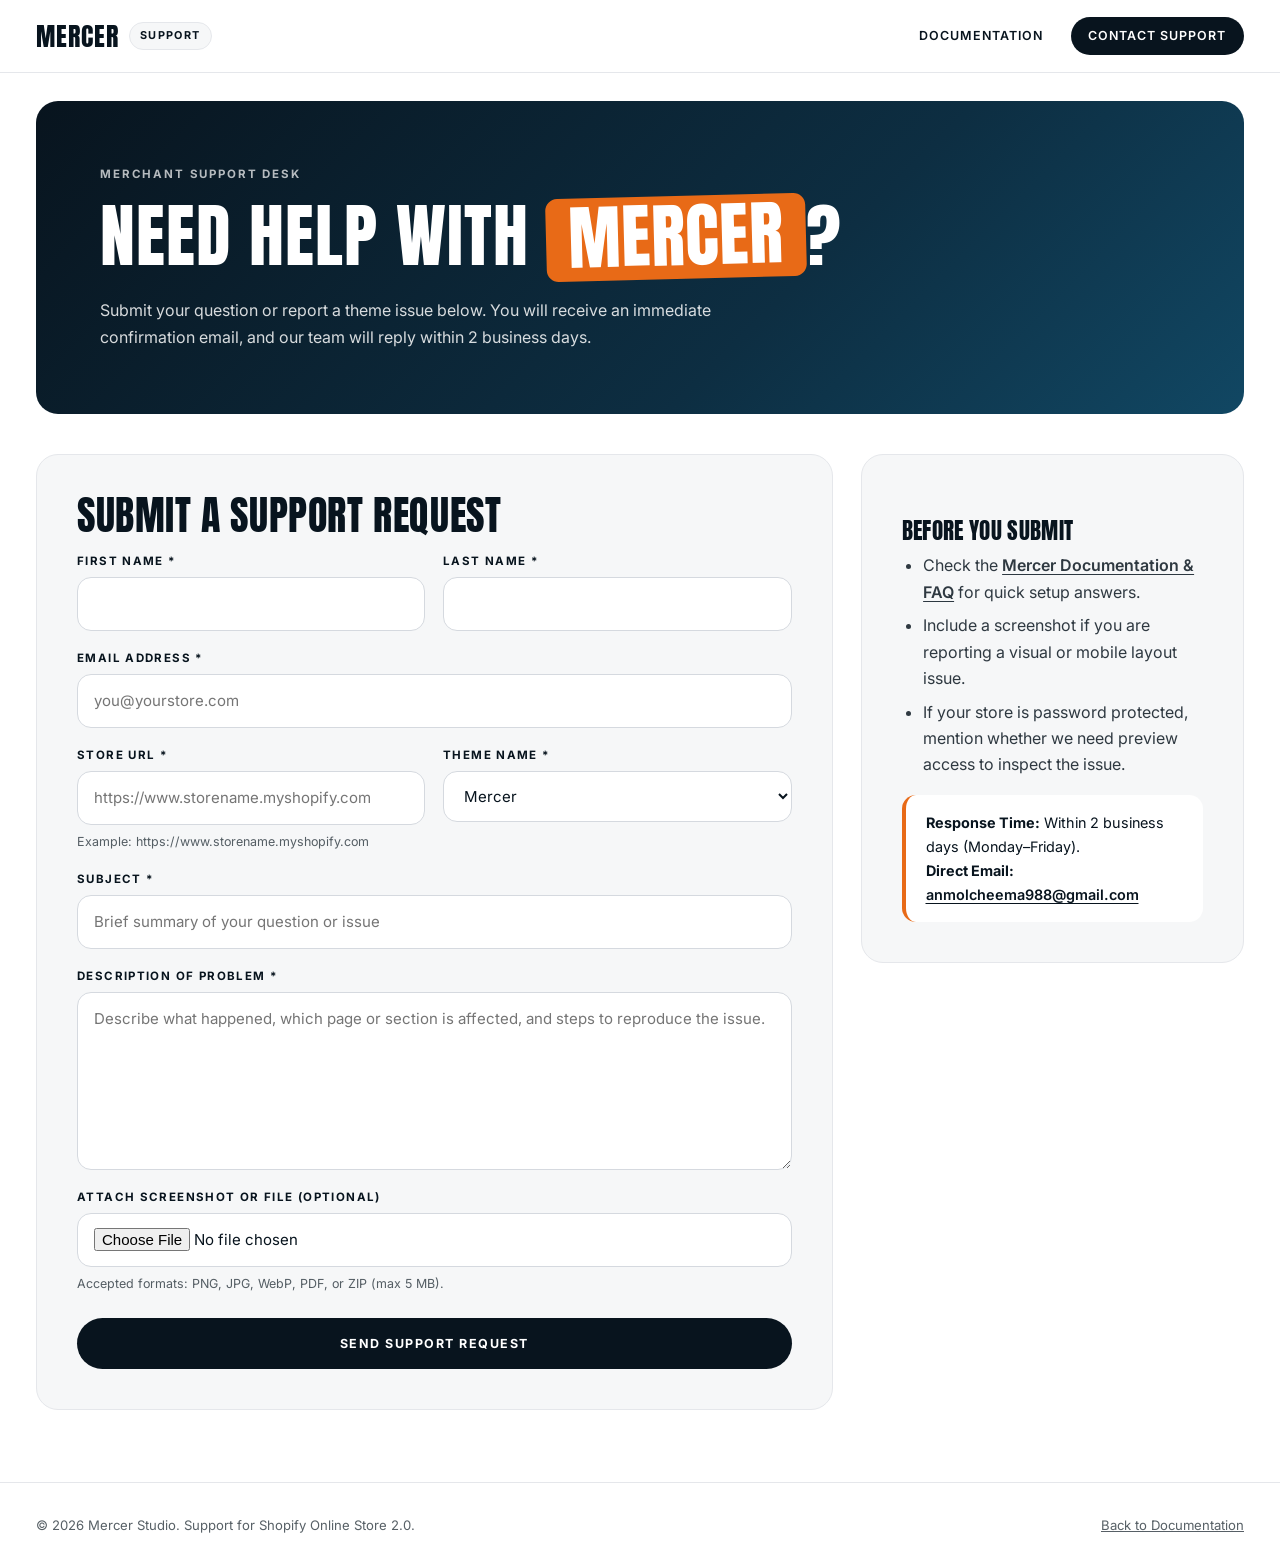
==== support.html @ 9ce27544 "Add files via upload" ====
<!doctype html>
<html lang="en">
  <head>
    <meta charset="utf-8">
    <meta name="viewport" content="width=device-width, initial-scale=1">
    <title>Mercer Theme Support — Contact Form</title>
    <meta name="description" content="Submit a support request for the Mercer Shopify theme. Our team responds within 2 business days.">
    <link rel="preconnect" href="https://fonts.googleapis.com">
    <link rel="preconnect" href="https://fonts.gstatic.com" crossorigin>
    <link href="https://fonts.googleapis.com/css2?family=Anton&family=Inter:wght@400;500;600;700&display=swap" rel="stylesheet">
    <link rel="stylesheet" href="styles.css">
  </head>
  <body>
    <header class="site-header">
      <div class="container site-header__inner">
        <a href="./" class="brand">
          <span>MERCER</span>
          <span class="brand__tag">Support</span>
        </a>
        <nav class="site-nav" aria-label="Primary">
          <a href="./" class="nav-link">Documentation</a>
          <a href="support.html" class="nav-link nav-link--primary">Contact Support</a>
        </nav>
      </div>
    </header>

    <main class="container">
      <section class="hero">
        <p class="hero__eyebrow">Merchant Support Desk</p>
        <h1 class="hero__title">Need Help With <span class="sticker">Mercer</span>?</h1>
        <p class="hero__lead">
          Submit your question or report a theme issue below. You will receive an immediate confirmation email, and our team will reply within 2 business days.
        </p>
      </section>

      <div class="support-grid">
        <section class="card" aria-labelledby="support-form-heading">
          <h2 id="support-form-heading">Submit a Support Request</h2>

          <div id="StatusSuccess" class="status-banner" role="status" hidden>
            Thank you. Your support request has been received and a confirmation email has been sent to your inbox. We will reply within 2 business days.
          </div>

          <form
            id="MercerSupportForm"
            action="https://formsubmit.co/anmolcheema988@gmail.com"
            method="POST"
            enctype="multipart/form-data"
            class="form-grid"
          >
            <input type="hidden" name="_subject" id="HiddenSubject" value="[Mercer Theme Support] New Support Request">
            <input type="hidden" name="_template" value="table">
            <input type="hidden" name="_autoresponse" value="Thank you for contacting Mercer Theme Support. We have received your request and will reply within 2 business days. Before making any code changes, we recommend duplicating your theme in Shopify Admin.">
            <input type="hidden" name="_next" id="HiddenNext" value="https://anmolcheema836.github.io/mercer-docs/support.html?sent=1">
            <input type="text" name="_honey" style="display:none" tabindex="-1" autocomplete="off">

            <div class="form-grid form-grid--two">
              <div class="field">
                <label for="FirstName">First Name *</label>
                <input id="FirstName" name="First Name" type="text" autocomplete="given-name" required>
              </div>
              <div class="field">
                <label for="LastName">Last Name *</label>
                <input id="LastName" name="Last Name" type="text" autocomplete="family-name" required>
              </div>
            </div>

            <div class="field">
              <label for="Email">Email Address *</label>
              <input id="Email" name="email" type="email" autocomplete="email" placeholder="you@yourstore.com" required>
            </div>

            <div class="form-grid form-grid--two">
              <div class="field">
                <label for="StoreUrl">Store URL *</label>
                <input id="StoreUrl" name="Store URL" type="url" placeholder="https://www.storename.myshopify.com" required>
                <span class="field__hint">Example: https://www.storename.myshopify.com</span>
              </div>
              <div class="field">
                <label for="ThemeName">Theme Name *</label>
                <select id="ThemeName" name="Theme Name" required>
                  <option value="Mercer" selected>Mercer</option>
                  <option value="Mercer Noir">Mercer Noir (Preset)</option>
                </select>
              </div>
            </div>

            <div class="field">
              <label for="SubjectInput">Subject *</label>
              <input id="SubjectInput" name="Subject" type="text" placeholder="Brief summary of your question or issue" required>
            </div>

            <div class="field">
              <label for="ProblemDescription">Description of Problem *</label>
              <textarea id="ProblemDescription" name="Description of Problem" rows="6" placeholder="Describe what happened, which page or section is affected, and steps to reproduce the issue." required></textarea>
            </div>

            <div class="field">
              <label for="Attachment">Attach Screenshot or File (Optional)</label>
              <input id="Attachment" name="attachment" type="file" accept="image/png,image/jpeg,image/webp,application/pdf,.zip">
              <span class="field__hint">Accepted formats: PNG, JPG, WebP, PDF, or ZIP (max 5 MB).</span>
            </div>

            <div style="margin-top:0.4rem;">
              <button type="submit" class="btn btn--full">Send Support Request</button>
            </div>
          </form>
        </section>

        <aside class="card">
          <h3>Before You Submit</h3>
          <ul>
            <li>Check the <a href="./#faq">Mercer Documentation &amp; FAQ</a> for quick setup answers.</li>
            <li>Include a screenshot if you are reporting a visual or mobile layout issue.</li>
            <li>If your store is password protected, mention whether we need preview access to inspect the issue.</li>
          </ul>
          <div class="callout">
            <strong>Response Time:</strong> Within 2 business days (Monday–Friday).<br>
            <strong>Direct Email:</strong> <a href="mailto:anmolcheema988@gmail.com">anmolcheema988@gmail.com</a>
          </div>
        </aside>
      </div>
    </main>

    <footer class="site-footer">
      <div class="container site-footer__inner">
        <span>&copy; 2026 Mercer Studio. Support for Shopify Online Store 2.0.</span>
        <span><a href="./">Back to Documentation</a></span>
      </div>
    </footer>

    <script>
      (function () {
        var params = new URLSearchParams(window.location.search);
        if (params.get('sent') === '1') {
          var banner = document.getElementById('StatusSuccess');
          if (banner) banner.hidden = false;
        }

        var form = document.getElementById('MercerSupportForm');
        var subjectInput = document.getElementById('SubjectInput');
        var hiddenSubject = document.getElementById('HiddenSubject');
        var themeSelect = document.getElementById('ThemeName');

        if (form && subjectInput && hiddenSubject) {
          form.addEventListener('submit', function () {
            var theme = themeSelect ? themeSelect.value : 'Mercer';
            var raw = subjectInput.value.trim() || 'Support Request';
            hiddenSubject.value = '[' + theme + ' Support] ' + raw;
          });
        }
      })();
    </script>
  </body>
</html>
---- styles.css ----
:root {
  --mercer-obsidian: #08141E;
  --mercer-orange: #E86A17;
  --mercer-surface: #F6F7F8;
  --mercer-border: #E5E7EB;
  --mercer-muted: rgba(8, 20, 30, 0.68);
  --mercer-radius: 22px;
  --font-heading: 'Anton', Impact, sans-serif;
  --font-body: 'Inter', -apple-system, BlinkMacSystemFont, sans-serif;
}

*, *::before, *::after {
  box-sizing: border-box;
}

html {
  scroll-behavior: smooth;
  font-size: 16px;
}

body {
  margin: 0;
  font-family: var(--font-body);
  color: var(--mercer-obsidian);
  background-color: #FFFFFF;
  line-height: 1.65;
  -webkit-font-smoothing: antialiased;
}

a {
  color: inherit;
}

h1, h2, h3, h4 {
  font-family: var(--font-heading);
  font-weight: 400;
  text-transform: uppercase;
  letter-spacing: 0.015em;
  line-height: 1.02;
  margin: 0;
}

h1 { font-size: clamp(2.5rem, 5.5vw, 4.5rem); }
h2 { font-size: clamp(1.75rem, 3.2vw, 2.5rem); margin-bottom: 1rem; }
h3 { font-size: clamp(1.2rem, 1.8vw, 1.5rem); margin: 1.5rem 0 0.6rem; }

.container {
  width: 100%;
  max-width: 1280px;
  margin-inline: auto;
  padding-inline: clamp(1rem, 3vw, 2.25rem);
}

/* Header */
.site-header {
  position: sticky;
  top: 0;
  z-index: 50;
  background: rgba(255, 255, 255, 0.96);
  backdrop-filter: blur(10px);
  border-bottom: 1px solid var(--mercer-border);
}

.site-header__inner {
  display: flex;
  align-items: center;
  justify-content: space-between;
  min-height: 4.5rem;
  gap: 1rem;
}

.brand {
  display: inline-flex;
  align-items: center;
  gap: 0.6rem;
  text-decoration: none;
  font-family: var(--font-heading);
  font-size: 1.6rem;
  letter-spacing: 0.04em;
}

.brand__tag {
  font-family: var(--font-body);
  font-size: 0.68rem;
  font-weight: 700;
  letter-spacing: 0.12em;
  text-transform: uppercase;
  padding: 0.25rem 0.65rem;
  border-radius: 999px;
  background: var(--mercer-surface);
  border: 1px solid var(--mercer-border);
}

.site-nav {
  display: flex;
  align-items: center;
  gap: 0.65rem;
}

.nav-link {
  text-decoration: none;
  font-size: 0.78rem;
  font-weight: 600;
  letter-spacing: 0.08em;
  text-transform: uppercase;
  padding: 0.55rem 1.1rem;
  border-radius: 999px;
  transition: background-color 180ms ease, color 180ms ease;
}

.nav-link:hover {
  background-color: var(--mercer-surface);
}

.nav-link--primary {
  background-color: var(--mercer-obsidian);
  color: #FFFFFF;
}

.nav-link--primary:hover {
  background-color: var(--mercer-orange);
  color: #FFFFFF;
}

/* Hero Banner */
.hero {
  margin-block: 1.75rem 2.5rem;
  border-radius: var(--mercer-radius);
  background: linear-gradient(135deg, #08141E 0%, #0D2E42 62%, #114763 100%);
  color: #FFFFFF;
  padding: clamp(2rem, 5vw, 4rem);
}

.hero__eyebrow {
  font-size: 0.72rem;
  font-weight: 700;
  letter-spacing: 0.16em;
  text-transform: uppercase;
  color: rgba(255, 255, 255, 0.7);
  margin: 0 0 0.75rem;
}

.hero__title {
  color: #FFFFFF;
}

.sticker {
  display: inline-block;
  padding: 0.06em 0.32em 0.1em;
  border-radius: 12px;
  background-color: var(--mercer-orange);
  color: #FFFFFF;
  transform: rotate(-1.5deg);
}

.hero__lead {
  max-width: 42rem;
  margin: 1.15rem 0 0;
  font-size: 1rem;
  color: rgba(255, 255, 255, 0.84);
}

/* Docs Layout */
.docs-layout {
  display: grid;
  grid-template-columns: 1fr;
  gap: 2.25rem;
  align-items: start;
  padding-bottom: 4.5rem;
}

@media (min-width: 960px) {
  .docs-layout {
    grid-template-columns: 260px minmax(0, 1fr);
    gap: 3rem;
  }
}

.sidebar {
  border-radius: var(--mercer-radius);
  background: var(--mercer-surface);
  border: 1px solid var(--mercer-border);
  padding: 1.35rem;
}

@media (min-width: 960px) {
  .sidebar {
    position: sticky;
    top: 5.75rem;
  }
}

.sidebar__title {
  font-family: var(--font-body);
  font-size: 0.7rem;
  font-weight: 700;
  letter-spacing: 0.15em;
  text-transform: uppercase;
  color: var(--mercer-muted);
  margin: 0 0 0.9rem;
}

.sidebar__list {
  list-style: none;
  margin: 0;
  padding: 0;
  display: flex;
  flex-direction: column;
  gap: 0.35rem;
}

.sidebar__link {
  display: block;
  text-decoration: none;
  font-size: 0.88rem;
  font-weight: 500;
  padding: 0.45rem 0.75rem;
  border-radius: 10px;
  color: var(--mercer-obsidian);
  transition: background-color 160ms ease, color 160ms ease;
}

.sidebar__link:hover {
  background-color: #FFFFFF;
  color: var(--mercer-orange);
}

.docs-content {
  display: flex;
  flex-direction: column;
  gap: 1.75rem;
  min-width: 0;
}

.card {
  border-radius: var(--mercer-radius);
  background: var(--mercer-surface);
  border: 1px solid var(--mercer-border);
  padding: clamp(1.5rem, 3.2vw, 2.5rem);
  scroll-margin-top: 5.5rem;
}

.card p {
  margin: 0 0 0.95rem;
  color: rgba(8, 20, 30, 0.84);
}

.card p:last-child {
  margin-bottom: 0;
}

.card ul, .card ol {
  margin: 0.5rem 0 1.1rem;
  padding-left: 1.35rem;
  color: rgba(8, 20, 30, 0.84);
}

.card li {
  margin-bottom: 0.45rem;
}

.card a {
  text-decoration: underline;
  text-underline-offset: 3px;
  font-weight: 600;
}

code {
  font-family: ui-monospace, SFMono-Regular, Menlo, Consolas, monospace;
  font-size: 0.86em;
  padding: 0.15rem 0.4rem;
  border-radius: 6px;
  background: #FFFFFF;
  border: 1px solid var(--mercer-border);
}

.callout {
  margin-top: 1.1rem;
  padding: 1rem 1.25rem;
  border-radius: 14px;
  background: #FFFFFF;
  border-left: 4px solid var(--mercer-orange);
  font-size: 0.9rem;
}

.table-wrap {
  overflow-x: auto;
  margin-block: 1rem;
}

table {
  width: 100%;
  border-collapse: collapse;
  background: #FFFFFF;
  border-radius: 14px;
  overflow: hidden;
  border: 1px solid var(--mercer-border);
  font-size: 0.9rem;
}

th, td {
  padding: 0.75rem 1rem;
  text-align: left;
  border-bottom: 1px solid var(--mercer-border);
}

th {
  font-size: 0.72rem;
  font-weight: 700;
  letter-spacing: 0.1em;
  text-transform: uppercase;
  background: #F9FAFB;
}

/* FAQ Accordion */
.faq-list {
  display: flex;
  flex-direction: column;
  gap: 0.7rem;
}

.faq-item {
  border-radius: 16px;
  background: #FFFFFF;
  border: 1px solid var(--mercer-border);
  padding: 1rem 1.25rem;
}

.faq-item summary {
  font-weight: 700;
  font-size: 0.95rem;
  cursor: pointer;
  list-style: none;
  display: flex;
  justify-content: space-between;
  align-items: center;
  gap: 1rem;
}

.faq-item summary::-webkit-details-marker {
  display: none;
}

.faq-item p {
  margin-top: 0.75rem;
  font-size: 0.92rem;
}

/* Support Form */
.support-grid {
  display: grid;
  grid-template-columns: 1fr;
  gap: 1.75rem;
  padding-bottom: 4.5rem;
}

@media (min-width: 900px) {
  .support-grid {
    grid-template-columns: 1.35fr 0.65fr;
    align-items: start;
  }
}

.form-grid {
  display: grid;
  grid-template-columns: 1fr;
  gap: 1.1rem;
}

@media (min-width: 640px) {
  .form-grid--two {
    grid-template-columns: repeat(2, minmax(0, 1fr));
  }
}

.field {
  display: flex;
  flex-direction: column;
  gap: 0.4rem;
}

.field label {
  font-size: 0.72rem;
  font-weight: 700;
  letter-spacing: 0.12em;
  text-transform: uppercase;
  color: var(--mercer-obsidian);
}

.field input,
.field select,
.field textarea {
  width: 100%;
  padding: 0.85rem 1rem;
  border-radius: 14px;
  border: 1.5px solid #D5D9DF;
  background: #FFFFFF;
  font: inherit;
  font-size: 0.94rem;
  color: var(--mercer-obsidian);
  transition: border-color 160ms ease, box-shadow 160ms ease;
}

.field input:focus,
.field select:focus,
.field textarea:focus {
  outline: none;
  border-color: var(--mercer-obsidian);
  box-shadow: 0 0 0 3px rgba(8, 20, 30, 0.08);
}

.field__hint {
  font-size: 0.78rem;
  color: var(--mercer-muted);
}

.btn {
  display: inline-flex;
  align-items: center;
  justify-content: center;
  gap: 0.6rem;
  min-height: 3.15rem;
  padding: 0.8rem 1.85rem;
  border-radius: 999px;
  border: 0;
  background-color: var(--mercer-obsidian);
  color: #FFFFFF;
  font-family: var(--font-body);
  font-size: 0.78rem;
  font-weight: 700;
  letter-spacing: 0.12em;
  text-transform: uppercase;
  cursor: pointer;
  text-decoration: none;
  transition: background-color 180ms ease, transform 180ms ease;
}

.btn:hover {
  background-color: var(--mercer-orange);
  transform: translateY(-1px);
}

.btn--full {
  width: 100%;
}

.status-banner {
  padding: 1rem 1.25rem;
  border-radius: 14px;
  background: rgba(22, 163, 74, 0.12);
  color: #14532D;
  font-weight: 600;
  font-size: 0.92rem;
  margin-bottom: 1.25rem;
}

.site-footer {
  border-top: 1px solid var(--mercer-border);
  padding-block: 2rem;
  font-size: 0.82rem;
  color: var(--mercer-muted);
}

.site-footer__inner {
  display: flex;
  flex-wrap: wrap;
  justify-content: space-between;
  gap: 1rem;
}
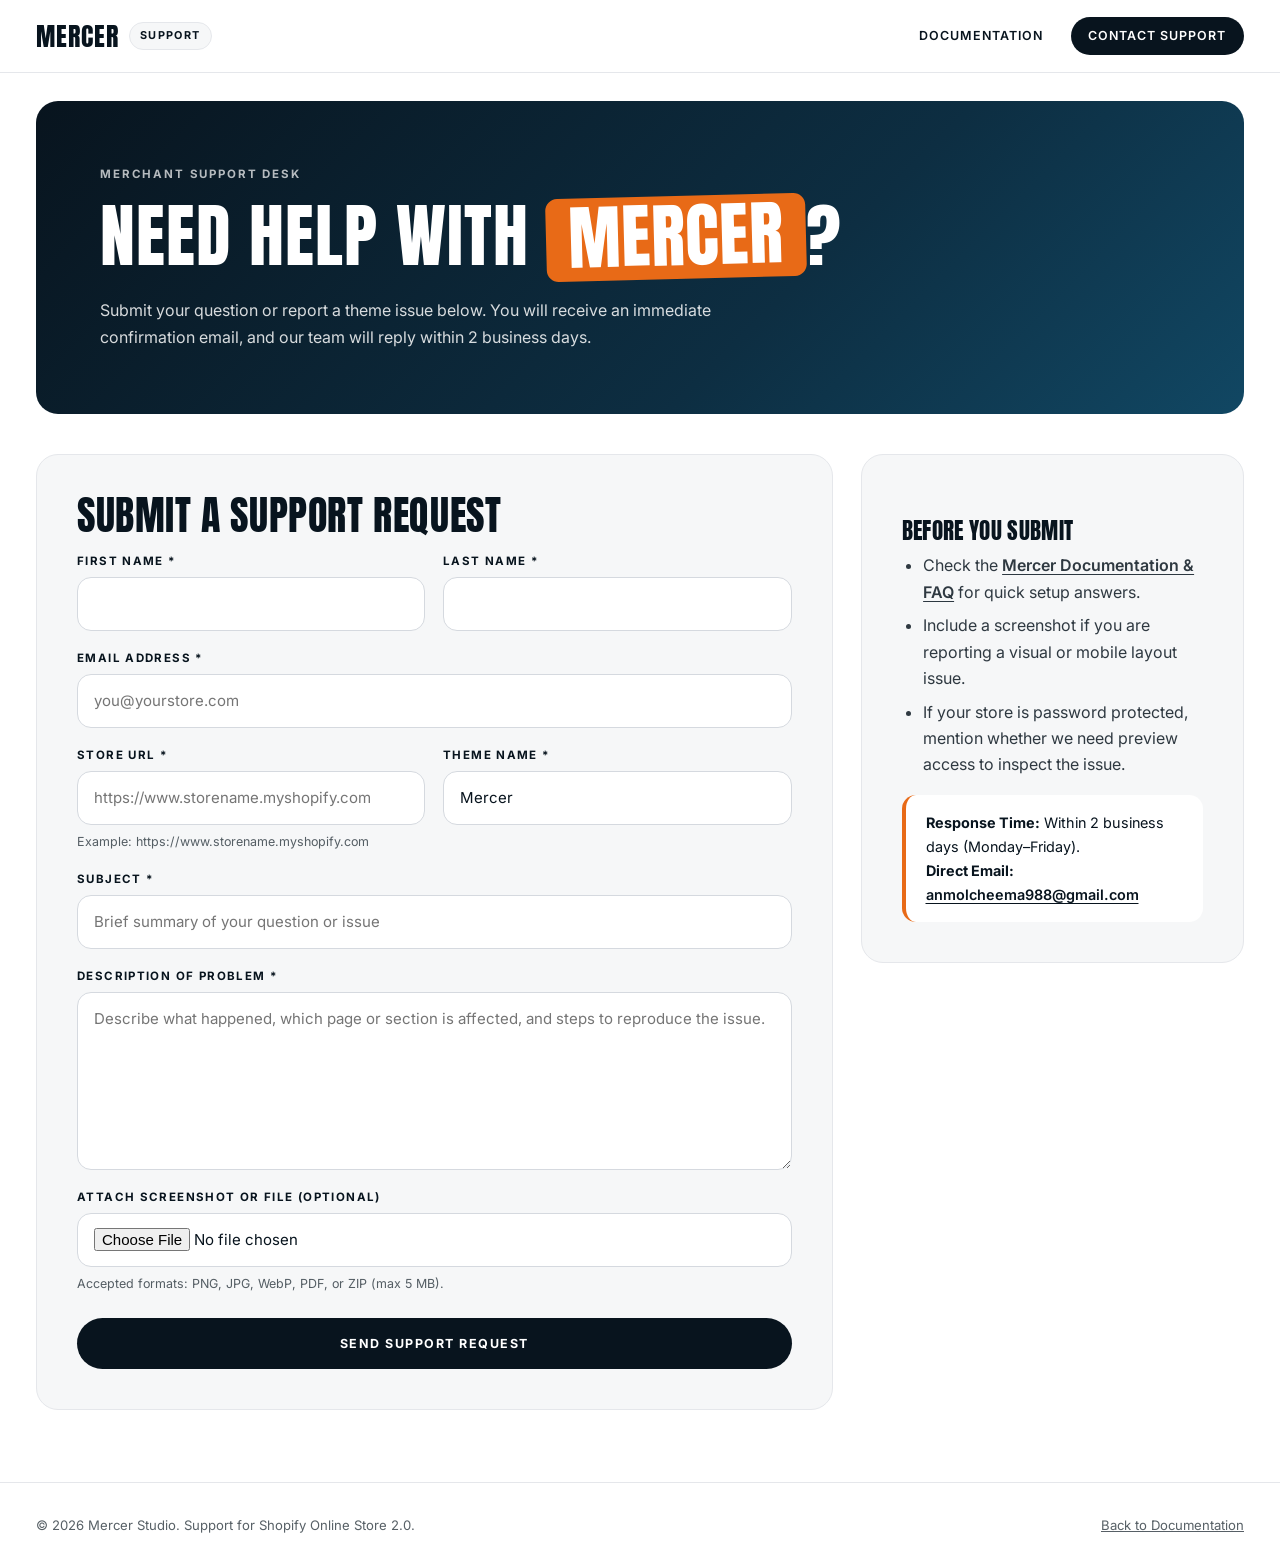
==== commit fe54c116: "Replace ThemeName select with readonly input" ====
--- a/support.html
+++ b/support.html
@@ -78,10 +78,7 @@
               </div>
               <div class="field">
                 <label for="ThemeName">Theme Name *</label>
-                <select id="ThemeName" name="Theme Name" required>
-                  <option value="Mercer" selected>Mercer</option>
-                  <option value="Mercer Noir">Mercer Noir (Preset)</option>
-                </select>
+                <input id="ThemeName" name="Theme Name" type="text" value="Mercer" readonly required>
               </div>
             </div>
 
@@ -140,16 +137,14 @@
         var form = document.getElementById('MercerSupportForm');
         var subjectInput = document.getElementById('SubjectInput');
         var hiddenSubject = document.getElementById('HiddenSubject');
-        var themeSelect = document.getElementById('ThemeName');
 
         if (form && subjectInput && hiddenSubject) {
           form.addEventListener('submit', function () {
-            var theme = themeSelect ? themeSelect.value : 'Mercer';
             var raw = subjectInput.value.trim() || 'Support Request';
-            hiddenSubject.value = '[' + theme + ' Support] ' + raw;
+            hiddenSubject.value = '[Mercer Support] ' + raw;
           });
         }
       })();
     </script>
   </body>
-</html>+</html>
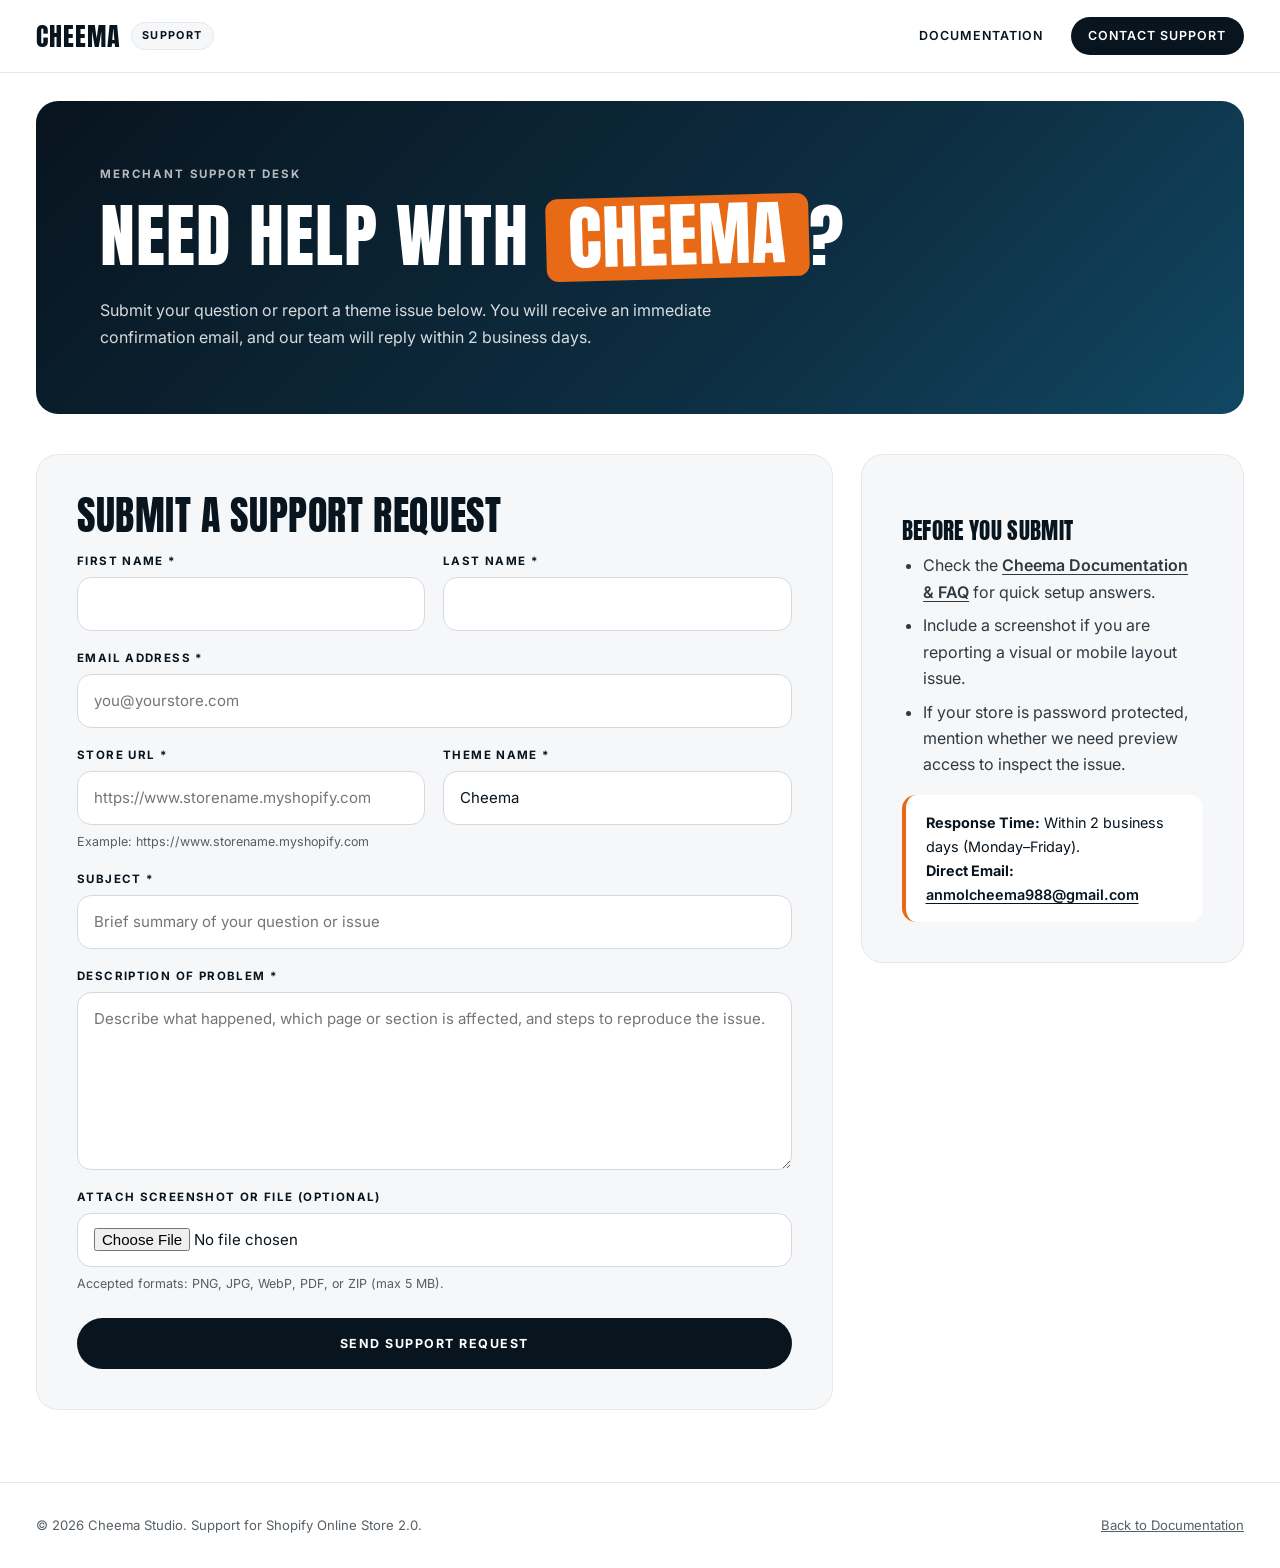
==== commit cedf005d: "Update support page for Cheema theme" ====
--- a/support.html
+++ b/support.html
@@ -3,8 +3,8 @@
   <head>
     <meta charset="utf-8">
     <meta name="viewport" content="width=device-width, initial-scale=1">
-    <title>Mercer Theme Support — Contact Form</title>
-    <meta name="description" content="Submit a support request for the Mercer Shopify theme. Our team responds within 2 business days.">
+    <title>Cheema Theme Support — Contact Form</title>
+    <meta name="description" content="Submit a support request for the Cheema Shopify theme. Our team responds within 2 business days.">
     <link rel="preconnect" href="https://fonts.googleapis.com">
     <link rel="preconnect" href="https://fonts.gstatic.com" crossorigin>
     <link href="https://fonts.googleapis.com/css2?family=Anton&family=Inter:wght@400;500;600;700&display=swap" rel="stylesheet">
@@ -14,7 +14,7 @@
     <header class="site-header">
       <div class="container site-header__inner">
         <a href="./" class="brand">
-          <span>MERCER</span>
+          <span>CHEEMA</span>
           <span class="brand__tag">Support</span>
         </a>
         <nav class="site-nav" aria-label="Primary">
@@ -27,7 +27,7 @@
     <main class="container">
       <section class="hero">
         <p class="hero__eyebrow">Merchant Support Desk</p>
-        <h1 class="hero__title">Need Help With <span class="sticker">Mercer</span>?</h1>
+        <h1 class="hero__title">Need Help With <span class="sticker">Cheema</span>?</h1>
         <p class="hero__lead">
           Submit your question or report a theme issue below. You will receive an immediate confirmation email, and our team will reply within 2 business days.
         </p>
@@ -42,16 +42,16 @@
           </div>
 
           <form
-            id="MercerSupportForm"
+            id="CheemaSupportForm"
             action="https://formsubmit.co/anmolcheema988@gmail.com"
             method="POST"
             enctype="multipart/form-data"
             class="form-grid"
           >
-            <input type="hidden" name="_subject" id="HiddenSubject" value="[Mercer Theme Support] New Support Request">
+            <input type="hidden" name="_subject" id="HiddenSubject" value="[Cheema Theme Support] New Support Request">
             <input type="hidden" name="_template" value="table">
-            <input type="hidden" name="_autoresponse" value="Thank you for contacting Mercer Theme Support. We have received your request and will reply within 2 business days. Before making any code changes, we recommend duplicating your theme in Shopify Admin.">
-            <input type="hidden" name="_next" id="HiddenNext" value="https://anmolcheema836.github.io/mercer-docs/support.html?sent=1">
+            <input type="hidden" name="_autoresponse" value="Thank you for contacting Cheema Theme Support. We have received your request and will reply within 2 business days. Before making any code changes, we recommend duplicating your theme in Shopify Admin.">
+            <input type="hidden" name="_next" id="HiddenNext" value="https://anmolcheema836.github.io/cheema-docs/support.html?sent=1">
             <input type="text" name="_honey" style="display:none" tabindex="-1" autocomplete="off">
 
             <div class="form-grid form-grid--two">
@@ -78,7 +78,7 @@
               </div>
               <div class="field">
                 <label for="ThemeName">Theme Name *</label>
-                <input id="ThemeName" name="Theme Name" type="text" value="Mercer" readonly required>
+                <input id="ThemeName" name="Theme Name" type="text" value="Cheema" readonly required>
               </div>
             </div>
 
@@ -107,7 +107,7 @@
         <aside class="card">
           <h3>Before You Submit</h3>
           <ul>
-            <li>Check the <a href="./#faq">Mercer Documentation &amp; FAQ</a> for quick setup answers.</li>
+            <li>Check the <a href="./#faq">Cheema Documentation &amp; FAQ</a> for quick setup answers.</li>
             <li>Include a screenshot if you are reporting a visual or mobile layout issue.</li>
             <li>If your store is password protected, mention whether we need preview access to inspect the issue.</li>
           </ul>
@@ -121,7 +121,7 @@
 
     <footer class="site-footer">
       <div class="container site-footer__inner">
-        <span>&copy; 2026 Mercer Studio. Support for Shopify Online Store 2.0.</span>
+        <span>&copy; 2026 Cheema Studio. Support for Shopify Online Store 2.0.</span>
         <span><a href="./">Back to Documentation</a></span>
       </div>
     </footer>
@@ -134,14 +134,14 @@
           if (banner) banner.hidden = false;
         }
 
-        var form = document.getElementById('MercerSupportForm');
+        var form = document.getElementById('CheemaSupportForm');
         var subjectInput = document.getElementById('SubjectInput');
         var hiddenSubject = document.getElementById('HiddenSubject');
 
         if (form && subjectInput && hiddenSubject) {
           form.addEventListener('submit', function () {
             var raw = subjectInput.value.trim() || 'Support Request';
-            hiddenSubject.value = '[Mercer Support] ' + raw;
+            hiddenSubject.value = '[Cheema Support] ' + raw;
           });
         }
       })();
